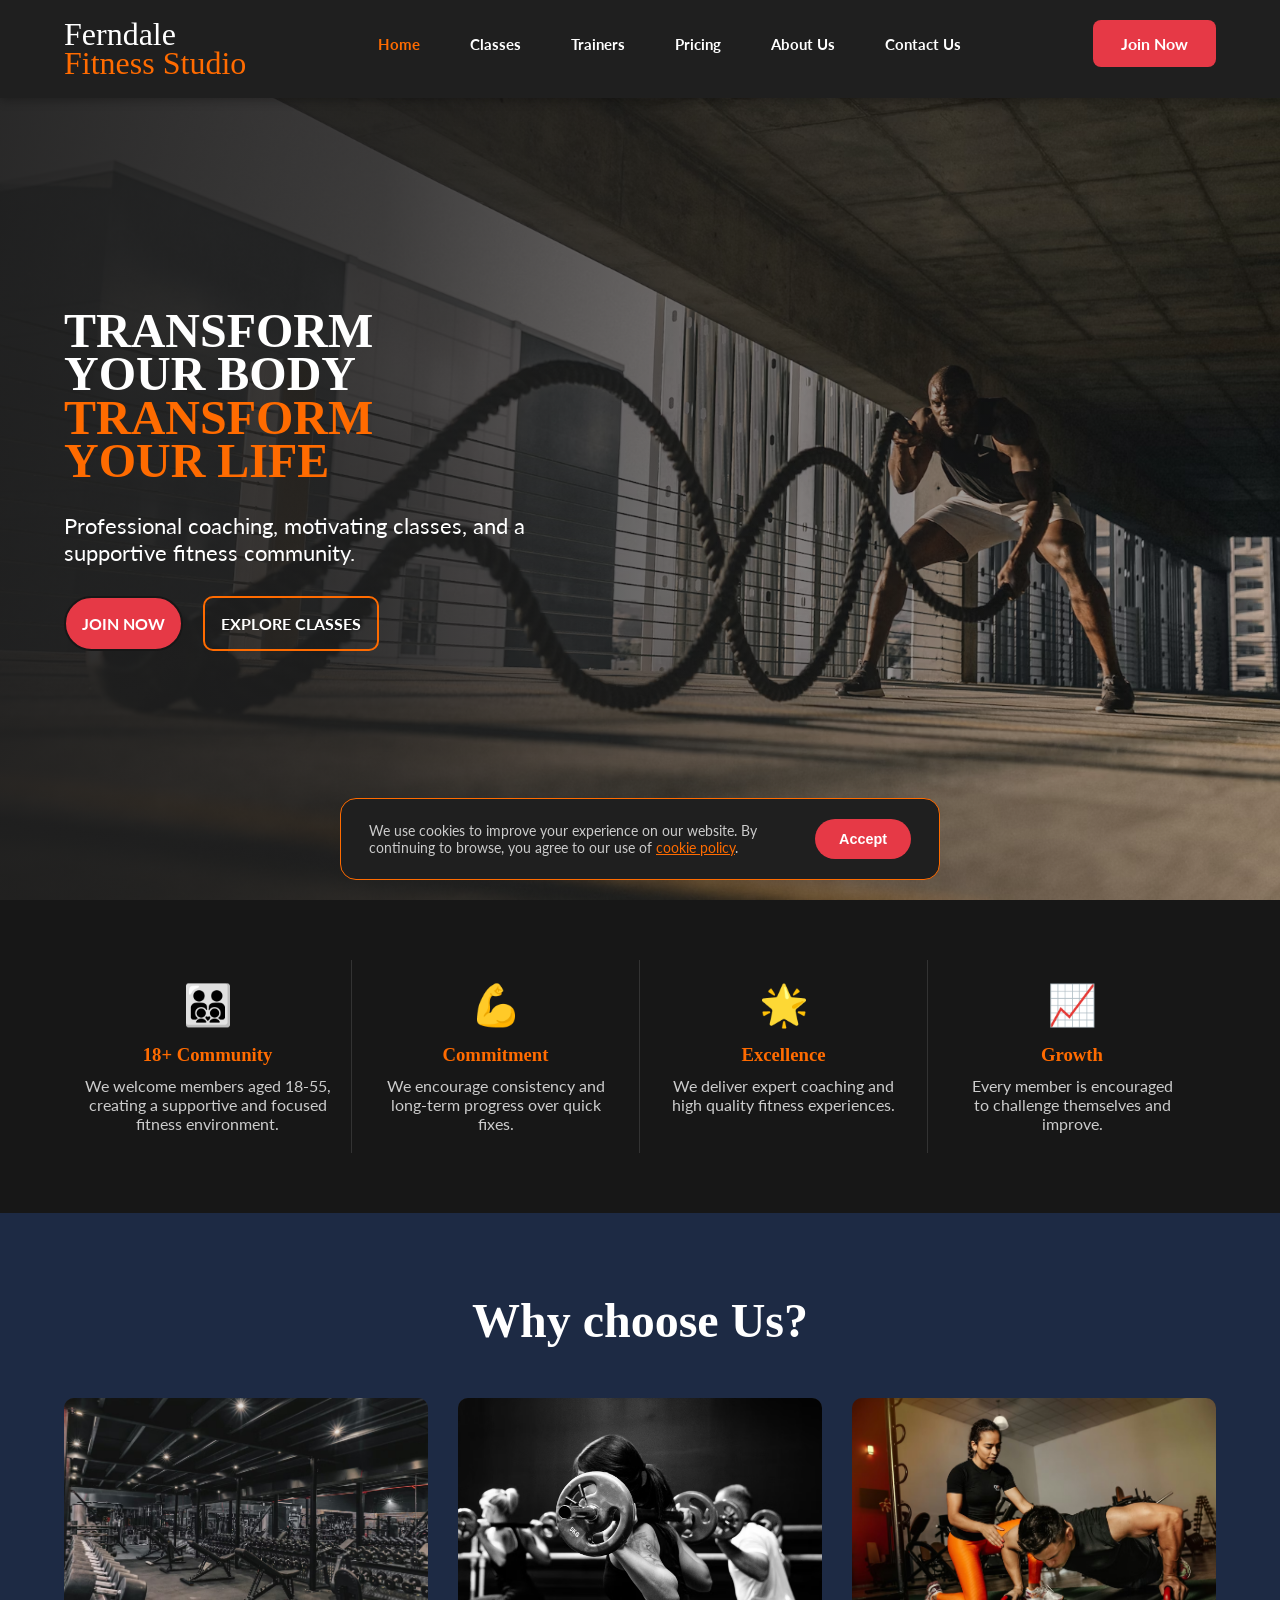
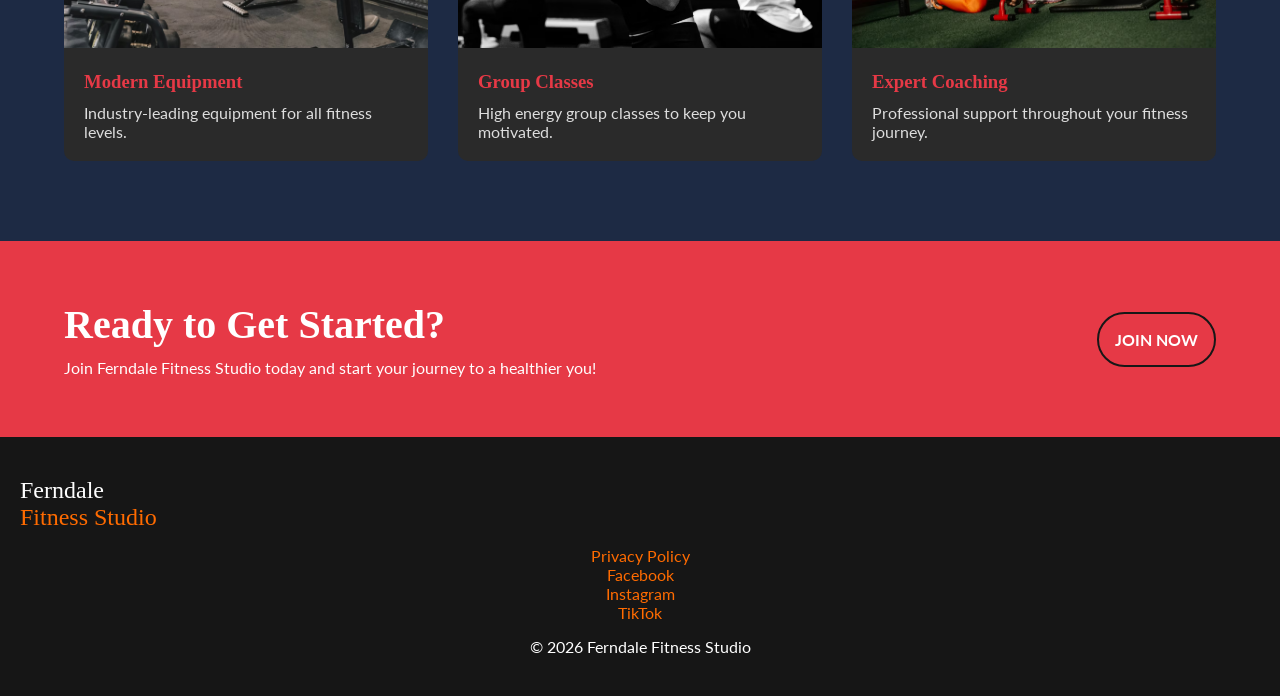
==== index.html @ 067416ed "Add files via upload first" ====
<!DOCTYPE html>
<html lang="en">

<head>
    <meta charset="UTF-8">
    <meta name="viewport" content="width=device-width, initial-scale=1.0">
    <title>Ferndale Fitness Studio</title>

    <link rel="stylesheet" href="CSS/global.css">
    <link rel="stylesheet" href="CSS/home.css">

    <link rel="preconnect" href="https://fonts.googleapis.com">
    <link rel="preconnect" href="https://fonts.gstatic.com" crossorigin>

    <link href="https://fonts.googleapis.com/css2?family=Lato:wght@300;400;700;900&display=swap" rel="stylesheet">

</head>

<body>

    <!-- Header Section -->

    <header>

        <div class="logo">

            Ferndale <br>
            <span>Fitness
            Studio</span>
        </div>

        <button class="menu-toggle" id="menuToggle">
           ☰ 
        </button>

        <div class="overlay" id="overlay"></div>

        <nav id="mobileNav">

            <a href="index.html">Home</a>
            <a href="classes.html">Classes</a>
            <a href="trainers.html">Trainers</a>
            <a href="pricing.html">Pricing</a>
            <a href="about.html">About Us</a>
            <a href="contact.html">Contact Us</a>

        </nav>

        <a href="pricing.html" class="join-btn"> 
            Join Now
        </a>

    </header>

    <!-- Hero Section -->

    <section class="hero">

        <div class="hero-content">

            <div class="hero-left">

                <h1> 
                    TRANSFORM<br> YOUR BODY <br> 
                    <span>TRANSFORM <br>YOUR LIFE</span>

                </h1>

                <p> Professional coaching, motivating classes, and a supportive fitness community.</p>

                <div class="hero-buttons">

                    <a href="pricing.html" class="btn"> Join Now</a>

                    <a href="classes.html"class="btn-outline">Explore Classes</a>

                </div>

            </div>
    
        </div>

    </section>

    <!--Features-->

    <section class="features">

        <div class="feature">

            <div class="icon">🧑‍🧑‍🧒‍🧒</div>

            <h3>18+ Community</h3>

            <p>We welcome members aged 18-55, <br>
                creating a supportive and focused fitness environment.
            </p>

        </div>

        <div class="feature">

            <div class="icon">💪</div>

            <h3>Commitment</h3>

            <p>We encourage consistency and<br>
                long-term progress over quick fixes.
            </p>

        </div>

        <div class="feature">

            <div class="icon">🌟</div>

            <h3>Excellence</h3>

            <p>We deliver expert coaching and <br>
                high quality fitness experiences.
            </p>

        </div>

        <div class="feature">

            <div class="icon">📈</div>

            <h3>Growth</h3>

            <p>Every member is encouraged <br>to challenge
                themselves and improve.
            </p>

        </div>
    
    </section>

    <!--Benefits-->

    <section class="benefits">

        <h2> Why choose Us?</h2>

        <div class="benefits-grid">

            <div class="benefit-card">

                <img src="Images/gym1.webp"
                    alt="Modern Workout Facility">
                
                    <h3> Modern Equipment</h3>

                    <p> Industry-leading equipment for all fitness levels.</p>

            </div>

            <div class="benefit-card">

                <img src="Images/gym2.webp"
                    alt="Group Fitness Class">
                
                    <h3> Group Classes</h3>

                    <p> High energy group classes to keep you motivated.</p>

            </div>

            <div class="benefit-card">

                <img src="Images/gym3.webp"
                    alt="Personal Training Session">
                
                    <h3> Expert Coaching</h3>

                    <p> Professional support throughout your fitness journey.</p>

            </div>

        </div>

    </section>

    <!-- CTA Section -->

    <section class="cta">

        <div>

            <h2>Ready to Get Started?</h2>

            <p>Join Ferndale Fitness Studio today and start your journey to a healthier you!</p>

        </div>

        <a href="contact.html" class="btn">Join Now</a>

    </section>

    <!-- Footer -->

    <footer>

        <div class="footer-logo">

            Ferndale <br> <span>Fitness Studio</span>

        </div>

        <div class="footer-links">

            <a href="privacy.html">Privacy Policy</a><br>

            <a href="#">Facebook</a><br>

            <a href="#">Instagram</a><br>

            <a href="#">TikTok</a>

        </div>

        <p> © 2026 Ferndale Fitness Studio </p>

    </footer>   

    <!--cookie banner-->

    <div id="cookieBanner" class="cookie-banner">

        <p>
            We use cookies to improve your experience on our website.
            By continuing to browse, you agree to our use of <a href="cookie.html">cookie policy</a>.
        </p>

        <button id="acceptCookies" class="cookie-btn">
            Accept
        </button>

    </div>

    <script src="JavaScript/home.js"></script>

</body>

</html>
---- CSS/global.css ----
/* FONT */

@font-face{
    font-family:Norwester;
    src:url("../fonts/norwester.otf");
}

/* RESET */

*{
    margin:0;
    padding:0;
    box-sizing:border-box;
}

html{
    scroll-behavior:smooth;
}

body{
    background:#1D2A44;
    color:#FFFFFF;
    font-family:'Lato',sans-serif;
    overflow-x:hidden;
}

/* HEADER*/

header{
    position:fixed;
    top:0;
    left:0;
    width:100%;
    padding:20px 5%;
    display:flex;
    justify-content:space-between;
    align-items:flex-start;
    background:#1F1F1F;
    z-index:100;
    box-shadow:0 2px 10px rgba(0,0,0,.3);
}

.logo{
    font-family:'Norwester';
    font-size:2rem;
    line-height:.9;
}

.logo span{
    color: #FF6B00;
}

nav{
    display:flex;
    gap:50px;
    margin-top:15px;
}

nav a{
    color:#FFFFFF;
    text-decoration:none;
    font-size:.95rem;
    font-weight:700;
    transition:.3s;
}

nav a:hover,
nav a.active{
    color:#FF6B00;
}

.join-btn{
    background:#E63946;
    color:#FFFFFF;
    padding:14px 28px;
    border-radius:8px;
    text-decoration:none;
    font-weight:700;
    transition:.3s;
}

.join-btn:hover{
    background:#FF6B00;
}

/*BUTTONS*/

.btn{
    background:#E63946;
    color:#FFFFFF;
    text-decoration:none;
    padding:16px 24px;
    border-radius:30px;
    font-weight:700;
    text-transform:uppercase;
    transition:.3s;
}

.btn:hover{
    background:#FF6B00;
}

.btn-outline{
    border:2px solid #FF6B00;
    color: #FFFFFF;
    text-decoration:none;
    padding:16px 24px;
    border-radius:10px;
    font-weight:700;
    transition:.3s;
    text-transform: uppercase;
}

.btn-outline:hover{
    background:#FF6B00;
}

/*Scroll Effect*/

header.scrolled{
    position:fixed;
    background:#1F1F1F;
    box-shadow:0 3px 15px rgba(0,0,0,.5);
}

/*FOOTER */

footer{
    background:#161616;
    text-align:center;
    padding:40px 20px;
}

.footer-logo{
    font-family:'Norwester';
    font-size:1.5rem;
    margin-bottom:15px;
    text-align: left;
}

.footer-logo span{
    color: #FF6B00;
}

.footer-links{
    margin-bottom:15px;
}

.footer-links a{
    color:#FF6B00;
    text-decoration:none;
    margin:0 10px;
}

.footer-links a:hover{
    color:#E63946;
}


.overlay{
    position: fixed;
    inset: 0;
    background: rgba(0,0,0,.5);

    opacity: 0;
    visibility: hidden;

    transition: .3s;
    z-index: 999;
}

.overlay.active{
    opacity: 1;
    visibility: visible;
}

.menu-toggle{
    display: none;
    background: var(--color-bg, #F5F3EF);
    border: none;
    border-radius: 12px;
    padding: 10px 14px;
    font-size: 1.4rem;
    cursor: pointer;
    color: #1F1F1F;
    line-height: 1;
}

/* Cookie Banner */

.cookie-banner {
    position: fixed;
    bottom: 20px;
    left: 50%;
    transform: translateX(-50%);
    width: 90%;
    max-width: 600px;
    background: #1F1F1F;
    border: 1px solid #FF6B00;
    border-radius: 16px;
    padding: 20px 28px;
    display: flex;
    align-items: center;
    justify-content: space-between;
    gap: 20px;
    z-index: 9999;
    flex-wrap: wrap;
}

.cookie-banner p {
    font-size: 0.9rem;
    color: #cccccc;
    margin: 0;
    flex: 1;
}

.cookie-btn {
    background: #E63946;
    color: #FFFFFF;
    border: none;
    padding: 12px 24px;
    border-radius: 30px;
    font-weight: 700;
    font-size: 0.9rem;
    cursor: pointer;
    transition: .3s;
    white-space: nowrap;
}

.cookie-btn:hover {
    background: #FF6B00;
}

.cookie-banner.hidden {
    display: none;
}

.cookie-banner a {
    color: #FF6B00;
    text-decoration: underline;
}

.cookie-banner a:visited {
    color: #FF6B00;
}

.cookie-banner a:hover {
    color: #E63946;
}

/* MOBILE */

@media(max-width:900px){

    header{
        flex-direction: row;       
        justify-content: space-between;
        align-items: center;
        padding: 16px 20px;
        flex-wrap: nowrap; 
    }

    .menu-toggle{
        display: block;
        background: #2A2A2A;
        border: none;
        border-radius: 12px;
        padding: 10px 14px;
        font-size: 1.4rem;
        cursor: pointer;
        color: #FFFFFF;
        line-height: 1;
        position: static;  
    }

    nav{
        position: fixed;
        top: 90px;
        right: 20px;
        width: 300px;
        background: #1F1F1F;  
        border-radius: 20px;
        padding: 30px 40px;
        display: flex;
        flex-direction: column;
        gap: 28px;
        transform: translateX(120%);
        transition: transform 0.3s ease;
        z-index: 1000;
    }

    nav.active{
        transform: translateX(0);
    }

    nav a{
        color: #FFFFFF;
        font-size: 1.2rem;
        font-weight: 700;
        text-decoration: none;
    }

    nav a.active {
        color: #FFFFFF;
    }

    nav a:hover {
        color: #FF6B00;
    }

    .join-btn{
        display: none;
    }

    .hero{
        padding-top: 140px;
    }
}
---- CSS/home.css ----
/*Hero Section*/

.hero{
    min-height:100vh;

    display:flex;
    align-items: center;
    padding: 140px 5% 80px;

    background:
        linear-gradient(
            to right,
            rgba(31,31,31,.95) 0%,
            rgba(31,31,31,.85) 30%,
            rgba(31,31,31,.55) 60%,
            rgba(31,31,31,.25) 100%
        ),
        url("../Images/hero.webp");
    
    background-size: cover;
    background-position: center;
}

.hero-content{
    width:100%;
}

.hero-left{
    max-width: 700px;
}

.hero-left h1{
    font-family: 'Norwester';
    font-size:3rem;
    line-height:.9;
    text-transform: uppercase;
    margin-bottom:30px;
}

.hero h1 span{
    color: #FF6B00;
}

.hero-left p{
    font-size:1.4rem;
    margin-bottom:30px;
    max-width: 550px;
}

.hero-right{
    flex:1;
    display:flex;
    justify-content: center;
}

.hero-right img{
    width: 100%;
    max-width: 650px;
    border-radius: 20px;
    object-fit: cover;
    box-shadow: 0 20px 50px rgba(0,0,0,.4);
}


/*Hero Button*/

.hero-buttons{
    display: flex;
    flex-wrap: wrap;
    gap:20px;
}

.btn{
    background: #E63946;
    color:#FFFFFF;
    text-decoration: none;
    padding:16px;
    border:2px solid #171717;
    border-radius:30px;
    text-transform: uppercase;
    font-weight:700;
    transition:.3s;
}

.btn:hover{
    background:#FF6B00;
}

.btn-outline{
    border:2px solid#FF6B00;
    color: #FFFFFF;
    text-decoration: none;
    padding: 16px;
    border-radius: 10px;
    text-transform: uppercase;
    font-weight: 700;
    transition: .3s;
}

.btn-outline:hover{
    background:#FF6B00;
}

/*Features Section*/

.features{
    display: grid;
    grid-template-columns: repeat(4,1fr);
    background: #171717;
    padding:60px 5%;
}

.feature{
    text-align: center;
    padding: 20px;
    border-right: 1px solid #333;
    opacity: 1;
    transform: translateY(0);
    transition: .7s;
}

.feature.show{
    opacity: 1;
    transform: translateY(0);
}

.feature:last-child{
    border: none;
}

.icon{
    font-size: 2.5rem;
    margin-bottom: 15px;
}

.feature h3{
    font-family: 'Norwester';
    margin-bottom:10px;
    color:#FF6B00;
}

.feature p{
    color:#CCCCCC;
}

/*Benefits Section*/

.benefits{
    padding:80px 5%;
}

.benefits h2{
    font-family:'Norwester';
    font-size:3rem;
    text-align: center;
    margin-bottom: 50px;
}

.benefits-grid{
    display: grid;
    grid-template-columns: repeat(3,1fr);
    gap:30px;
}

.benefit-card{
    background: #2A2A2A;
    border-radius: 10px;
    overflow: hidden;
    transition: .3s;
}

.benefit-card:hover{
    transform: translateY(-10px);
}

.benefit-card img{
    width:100%;
    height:250px;
    object-fit: cover;
}

.benefit-card h3{
    font-family: 'Norwester';
    color:#E63946;
    padding: 20px 20px 10px;
}

.benefit-card p{
    color:#DDDDDD;
    padding: 0 20px 20px;
}

/*CTA Section*/

.cta{
    background: #E63946;
    padding: 60px 5%;
    display: flex;
    justify-content: space-between;
    align-items: center;
}

.cta h2{
    font-family: 'Norwester';
    font-size: 2.5rem;
}

.cta p{
    margin-top: 10px;
}



/*Mobile*/

@media (max-width:900px){

    .hero-content{
        flex-direction: column;
        
    }

    .hero-left h1{
        font-size:3rem;
    }

    .hero-left p{
        margin-left: auto;
        margin-right: auto;
    }

    .hero-buttons{
        justify-content: center;
    }

    .hero-right{
        text-align: left;
    }

    .features{
        grid-template-columns: 1fr;
    }

    .benefits-grid{
        grid-template-columns: 1fr;
    }

    .cta{
        flex-direction: column;
        text-align: center;
        gap:20px;
    }

}
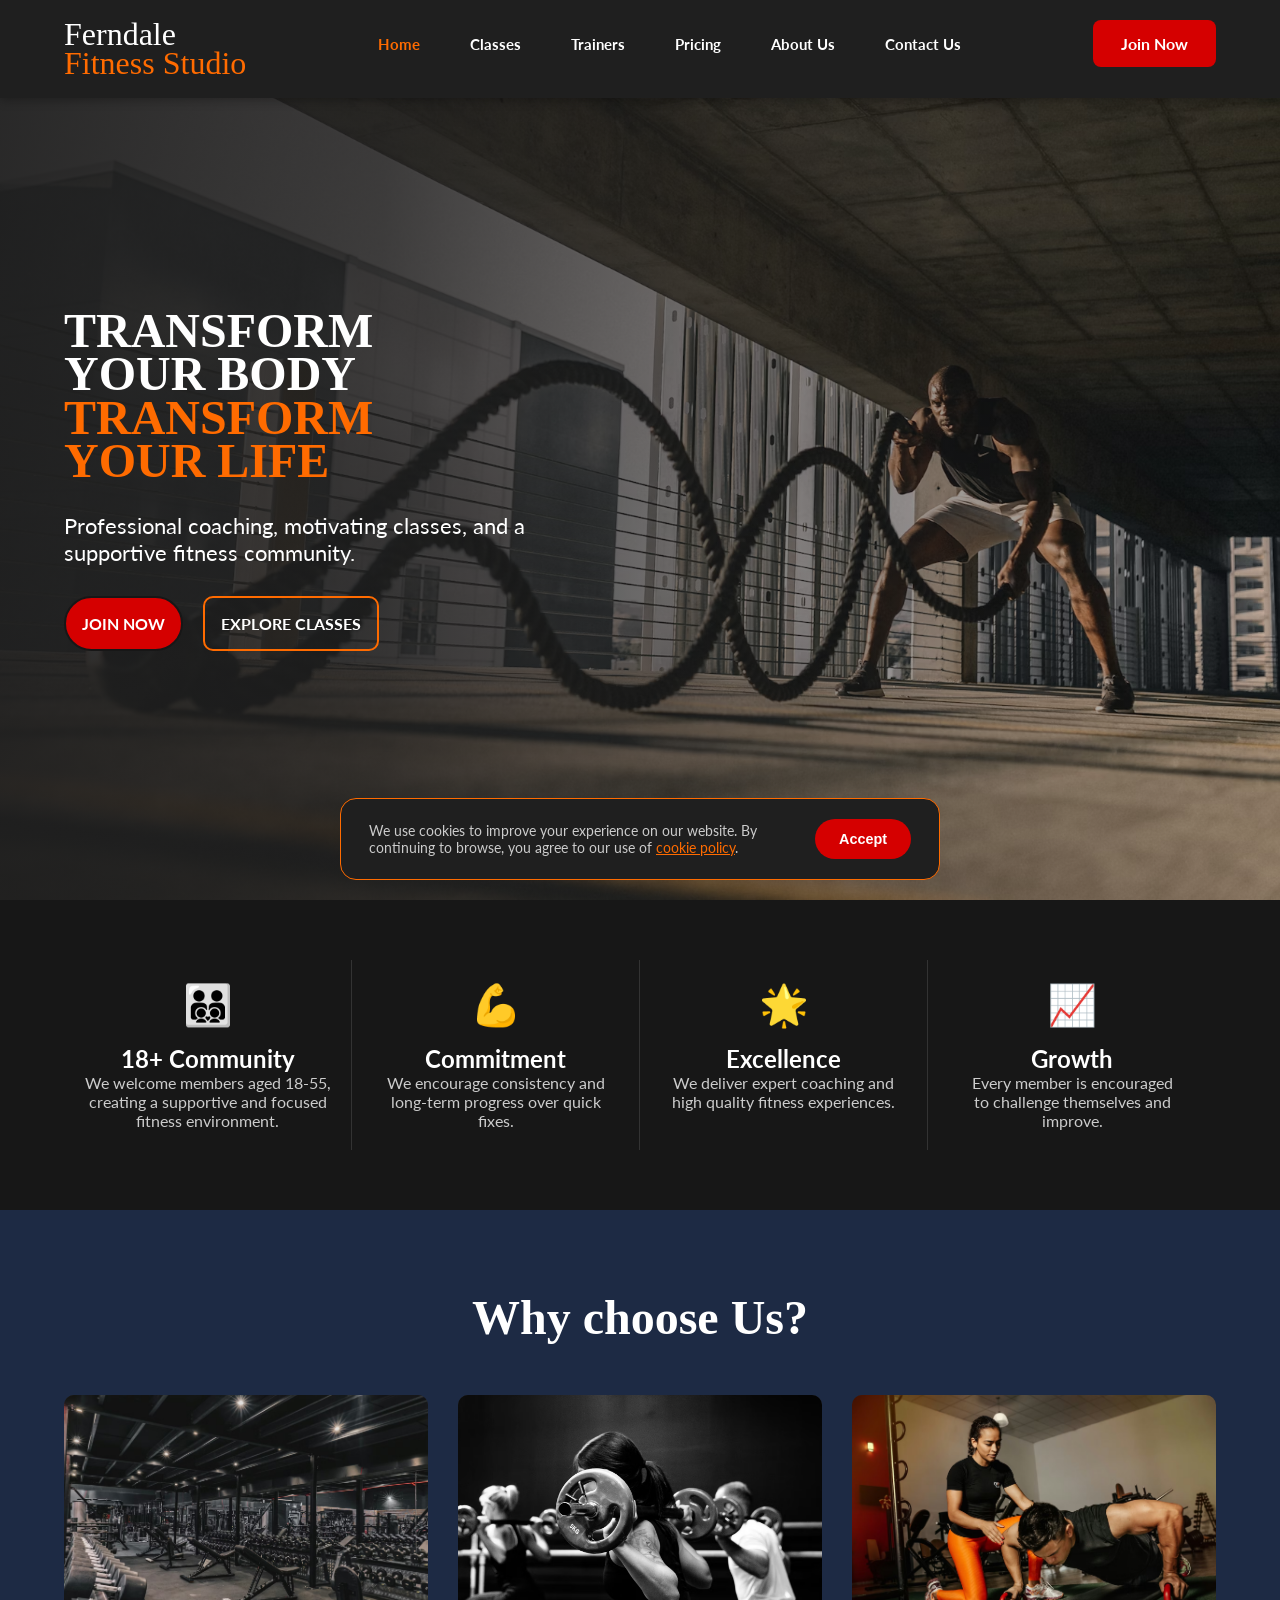
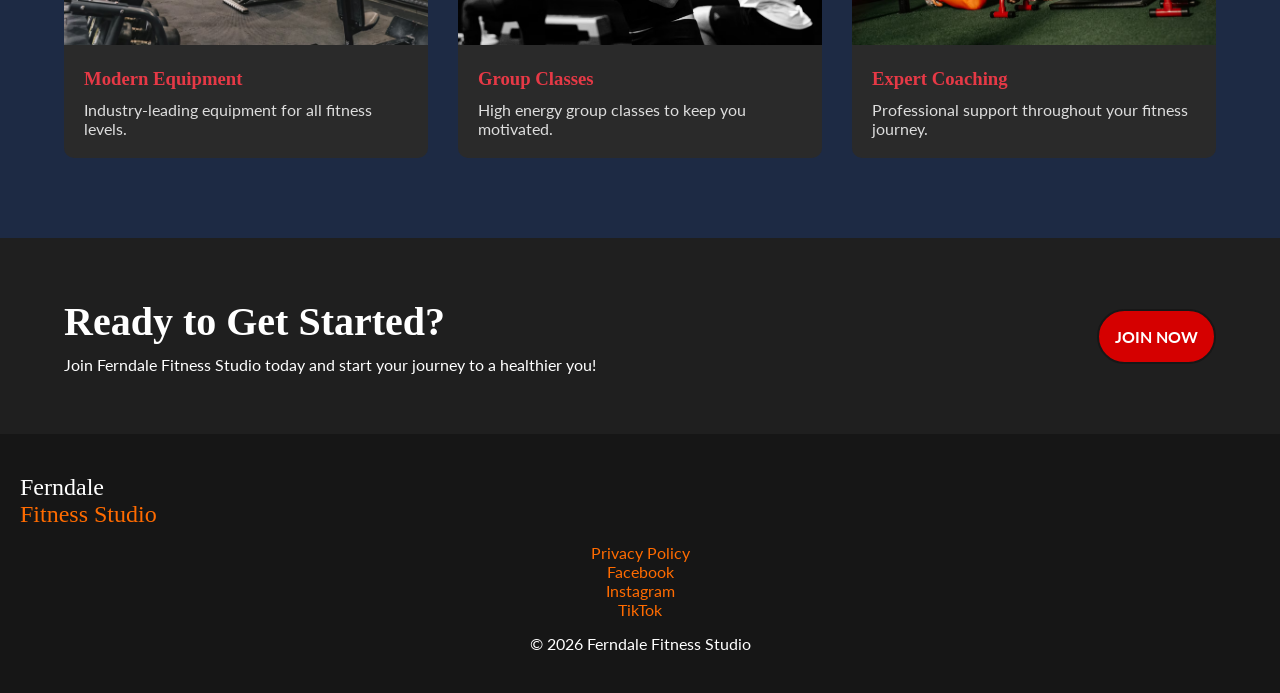
==== commit 30009a40: "Update index.html" ====
--- a/index.html
+++ b/index.html
@@ -90,7 +90,7 @@
 
             <div class="icon">🧑‍🧑‍🧒‍🧒</div>
 
-            <h3>18+ Community</h3>
+            <h2>18+ Community</h2>
 
             <p>We welcome members aged 18-55, <br>
                 creating a supportive and focused fitness environment.
@@ -102,7 +102,7 @@
 
             <div class="icon">💪</div>
 
-            <h3>Commitment</h3>
+            <h2>Commitment</h2>
 
             <p>We encourage consistency and<br>
                 long-term progress over quick fixes.
@@ -114,7 +114,7 @@
 
             <div class="icon">🌟</div>
 
-            <h3>Excellence</h3>
+            <h2>Excellence</h2>
 
             <p>We deliver expert coaching and <br>
                 high quality fitness experiences.
@@ -126,7 +126,7 @@
 
             <div class="icon">📈</div>
 
-            <h3>Growth</h3>
+            <h2>Growth</h2>
 
             <p>Every member is encouraged <br>to challenge
                 themselves and improve.
--- a/CSS/global.css
+++ b/CSS/global.css
@@ -70,7 +70,7 @@
 }
 
 .join-btn{
-    background:#E63946;
+    background:#D50000;
     color:#FFFFFF;
     padding:14px 28px;
     border-radius:8px;
@@ -86,7 +86,7 @@
 /*BUTTONS*/
 
 .btn{
-    background:#E63946;
+    background:#D50000;
     color:#FFFFFF;
     text-decoration:none;
     padding:16px 24px;
@@ -153,7 +153,7 @@
 }
 
 .footer-links a:hover{
-    color:#E63946;
+    color:#D50000;
 }
 
 
@@ -215,7 +215,7 @@
 }
 
 .cookie-btn {
-    background: #E63946;
+    background: #D50000;
     color: #FFFFFF;
     border: none;
     padding: 12px 24px;
@@ -245,7 +245,7 @@
 }
 
 .cookie-banner a:hover {
-    color: #E63946;
+    color: #D50000;
 }
 
 /* MOBILE */
@@ -315,4 +315,4 @@
     .hero{
         padding-top: 140px;
     }
-}+}
--- a/CSS/home.css
+++ b/CSS/home.css
@@ -72,7 +72,7 @@
 }
 
 .btn{
-    background: #E63946;
+    background: #D50000;
     color:#FFFFFF;
     text-decoration: none;
     padding:16px;
@@ -194,7 +194,7 @@
 /*CTA Section*/
 
 .cta{
-    background: #E63946;
+    background: #1F1F1F;
     padding: 60px 5%;
     display: flex;
     justify-content: space-between;
@@ -252,4 +252,4 @@
         gap:20px;
     }
 
-}+}
